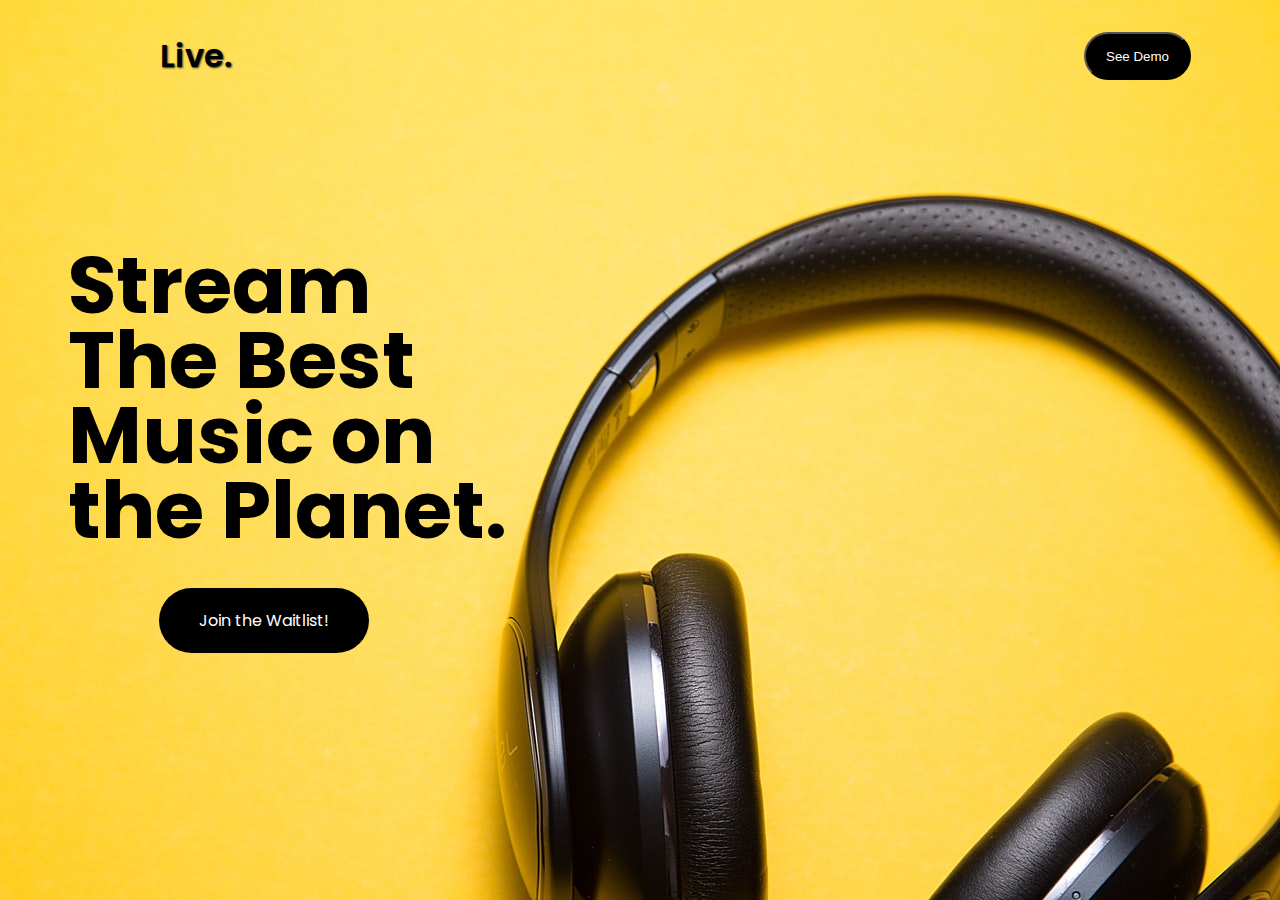
==== index.html @ 22314ad8 "Initial" ====
<!DOCTYPE html>
<html lang="en">
<head>
    <meta charset="UTF-8">
    <meta http-equiv="X-UA-Compatible" content="IE=edge">
    <meta name="viewport" content="width=device-width, initial-scale=1.0">
    <title>Live.</title>
    <link href="https://cdn.jsdelivr.net/npm/bootstrap@5.0.2/dist/css/bootstrap.min.css" rel="stylesheet" integrity="sha384-EVSTQN3/azprG1Anm3QDgpJLIm9Nao0Yz1ztcQTwFspd3yD65VohhpuuCOmLASjC" crossorigin="anonymous">
    <script src="https://cdn.jsdelivr.net/npm/bootstrap@5.0.2/dist/js/bootstrap.bundle.min.js" integrity="sha384-MrcW6ZMFYlzcLA8Nl+NtUVF0sA7MsXsP1UyJoMp4YLEuNSfAP+JcXn/tWtIaxVXM" crossorigin="anonymous"></script>

    <link rel="stylesheet" href="style.css">
</head>
<body>

    <nav class="navbar  navbar-light">
        <div class="container-fluid">
          <a class="navbar-brand" href="#">Live.</a>
          <button class="btn-default">See Demo</button>
          </div>
      </nav>


    <section class="main">
        <div class="container-main">
            <h1>Stream The Best Music on the Planet.</h1>
            <a href="form.html">Join the Waitlist!</a>
        </div>
    </section>

    <section class="footer">
        <div class="container-footer">

        </div>
    </section>
</body>
</html>
---- style.css ----
@import url('https://fonts.googleapis.com/css2?family=Poppins:wght@400;700;800&display=swap');

body {
    box-sizing: border-box;
    margin: 0;
    padding: 0;
    width: 100%;
    font-family: 'Poppins';
    background-image: url(images/c-d-x-PDX_a_82obo-unsplash.jpg);
    background-position:top;
    background: size 80%;
    background-repeat: no-repeat;
    opacity: 120%;
}

.container-fluid {
    margin: 2em 4em;
    display: flex;
    flex-direction: row;
    justify-content: space-between;
}

.container-fluid a {
    text-decoration: none;
    color: black;
    font-weight: 600;
    font-size: 2em;
    text-shadow: 1px 1px 2px rgb(35, 37, 39)
}

.btn-default {
    background: black;
    color: white;
    border-radius: 3em;
    padding: 10px 20px;
    margin-right: 25px;
}

.container-main {
    display: flex;
    margin-top: 8em;
    flex-direction: column;
    align-items: center;
}

.container-main h1 {
    font-size: 80px;
    font-weight: 700;
    color: black;
    line-height: 75px;
    text-align: center;
    align-self: center;
    width: 80%;
    margin: 40px auto;
    
}

.container-main a {
    background: black;
    color: white;
    border-radius: 3em;
    padding: 20px 40px;
    text-decoration: none;
    text-align: center;
    width: fit-content;
    margin-bottom: 4em;
    transition-duration: 0.2s;
    transition-property: all;
}

.container-main a:hover {
    padding: 20px 35px;
}

.container-form {
    display: flex;
    margin: 20px auto;
    border-radius: 4em;
    justify-content: center;
    background: black;
    height: 750px;
    width: 400px;
}

form {
    margin: 1em;
    justify-content: space-around;
    padding: 1em 2em;
    border: none;
    border-radius: 3em;
    outline: none;
}

.input-1 {
    outline: none;
    background: black;
    border: 3px solid white;
    color: white;
    border-radius: 3em;
    margin: 0.3em;
    padding: 20px 40px;
    text-align: left;
}

.btn-submit {
    display: flex;
    margin: 40px auto;
    color: black;
    background: white;
    border-radius: 3em;
    padding: 20px 40px;
    font-weight: 700;
    
}

.form-1 h1 {
    color: white;
    font-size: 30px;
    font-weight: 700;
    margin: 1em 2em;
}

@media only screen and (min-width: 1080px){
    
    .container-fluid {
        width: 90%;
    }

    .container-fluid a {
        margin-left: 3em;
    }

    .container-main {
        align-items: left;
        width: 45%;
        padding: 0;
    }

    .container-main h1 {
        text-align: left;
        width: 5.5em;
    }

    .container-main a {
        text-align: left;
        margin-right: 3em;
    }

    .container-form {
        display: flex;
        flex-direction: column;
        width: 45%;
        margin: 0 8em;
        
    }

    .input-1 {
        display: flex;
        margin: 5px 0;
        width: 80%;
        text-align: left;
    }

    .btn-submit {
        margin: 0 50px;
    }
}
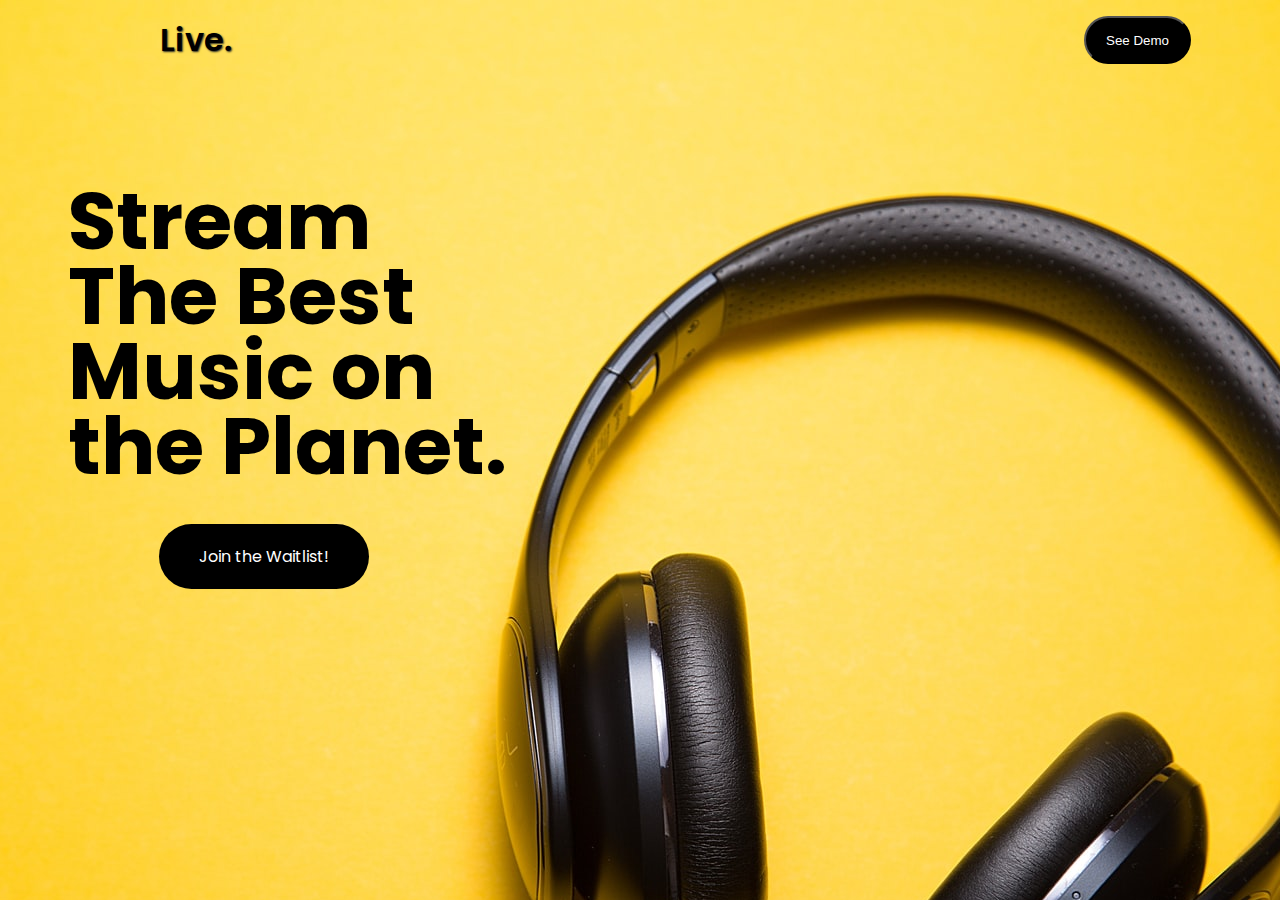
==== commit 9803cd64: "SecondCommit" ====
--- a/index.html
+++ b/index.html
@@ -27,10 +27,5 @@
         </div>
     </section>
 
-    <section class="footer">
-        <div class="container-footer">
-
-        </div>
-    </section>
 </body>
 </html>--- a/style.css
+++ b/style.css
@@ -14,7 +14,7 @@
 }
 
 .container-fluid {
-    margin: 2em 4em;
+    margin: 1em 4em;
     display: flex;
     flex-direction: row;
     justify-content: space-between;
@@ -38,7 +38,7 @@
 
 .container-main {
     display: flex;
-    margin-top: 8em;
+    margin-top: 5em;
     flex-direction: column;
     align-items: center;
 }
@@ -75,6 +75,7 @@
 .container-form {
     display: flex;
     margin: 20px auto;
+    padding: auto;
     border-radius: 4em;
     justify-content: center;
     background: black;
@@ -120,7 +121,7 @@
     margin: 1em 2em;
 }
 
-@media only screen and (min-width: 1080px){
+@media only screen and (min-width: 768px){
     
     .container-fluid {
         width: 90%;
